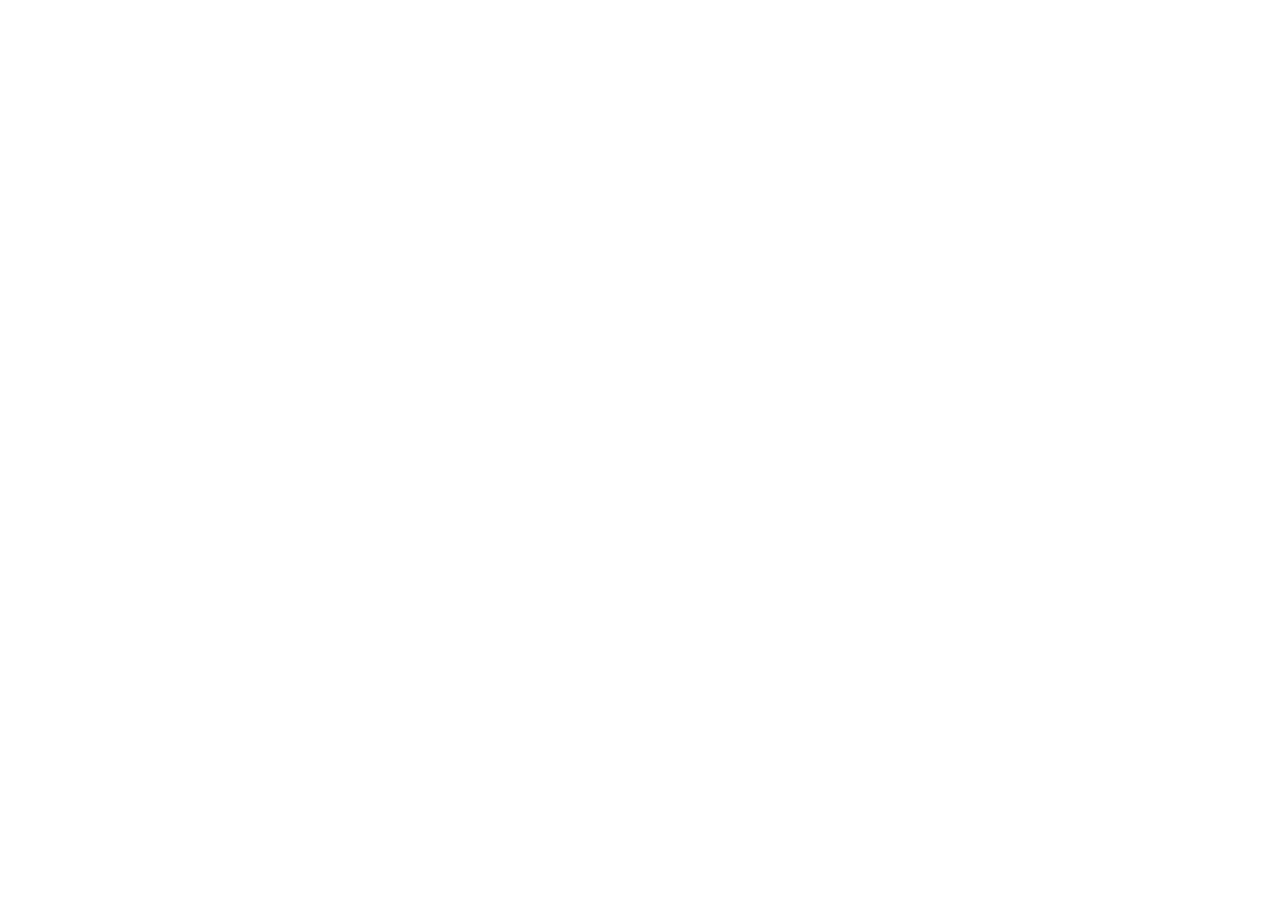
==== portfolio.html @ c1479327 "project initiated with all resources" ====
<!DOCTYPE html>
<html lang="en">
<head>
    <meta charset="UTF-8">
    <meta name="viewport" content="width=device-width, initial-scale=1.0">
    <title> Tahiya Akter Portfolio </title>
</head>
<body>
    
</body>
</html>
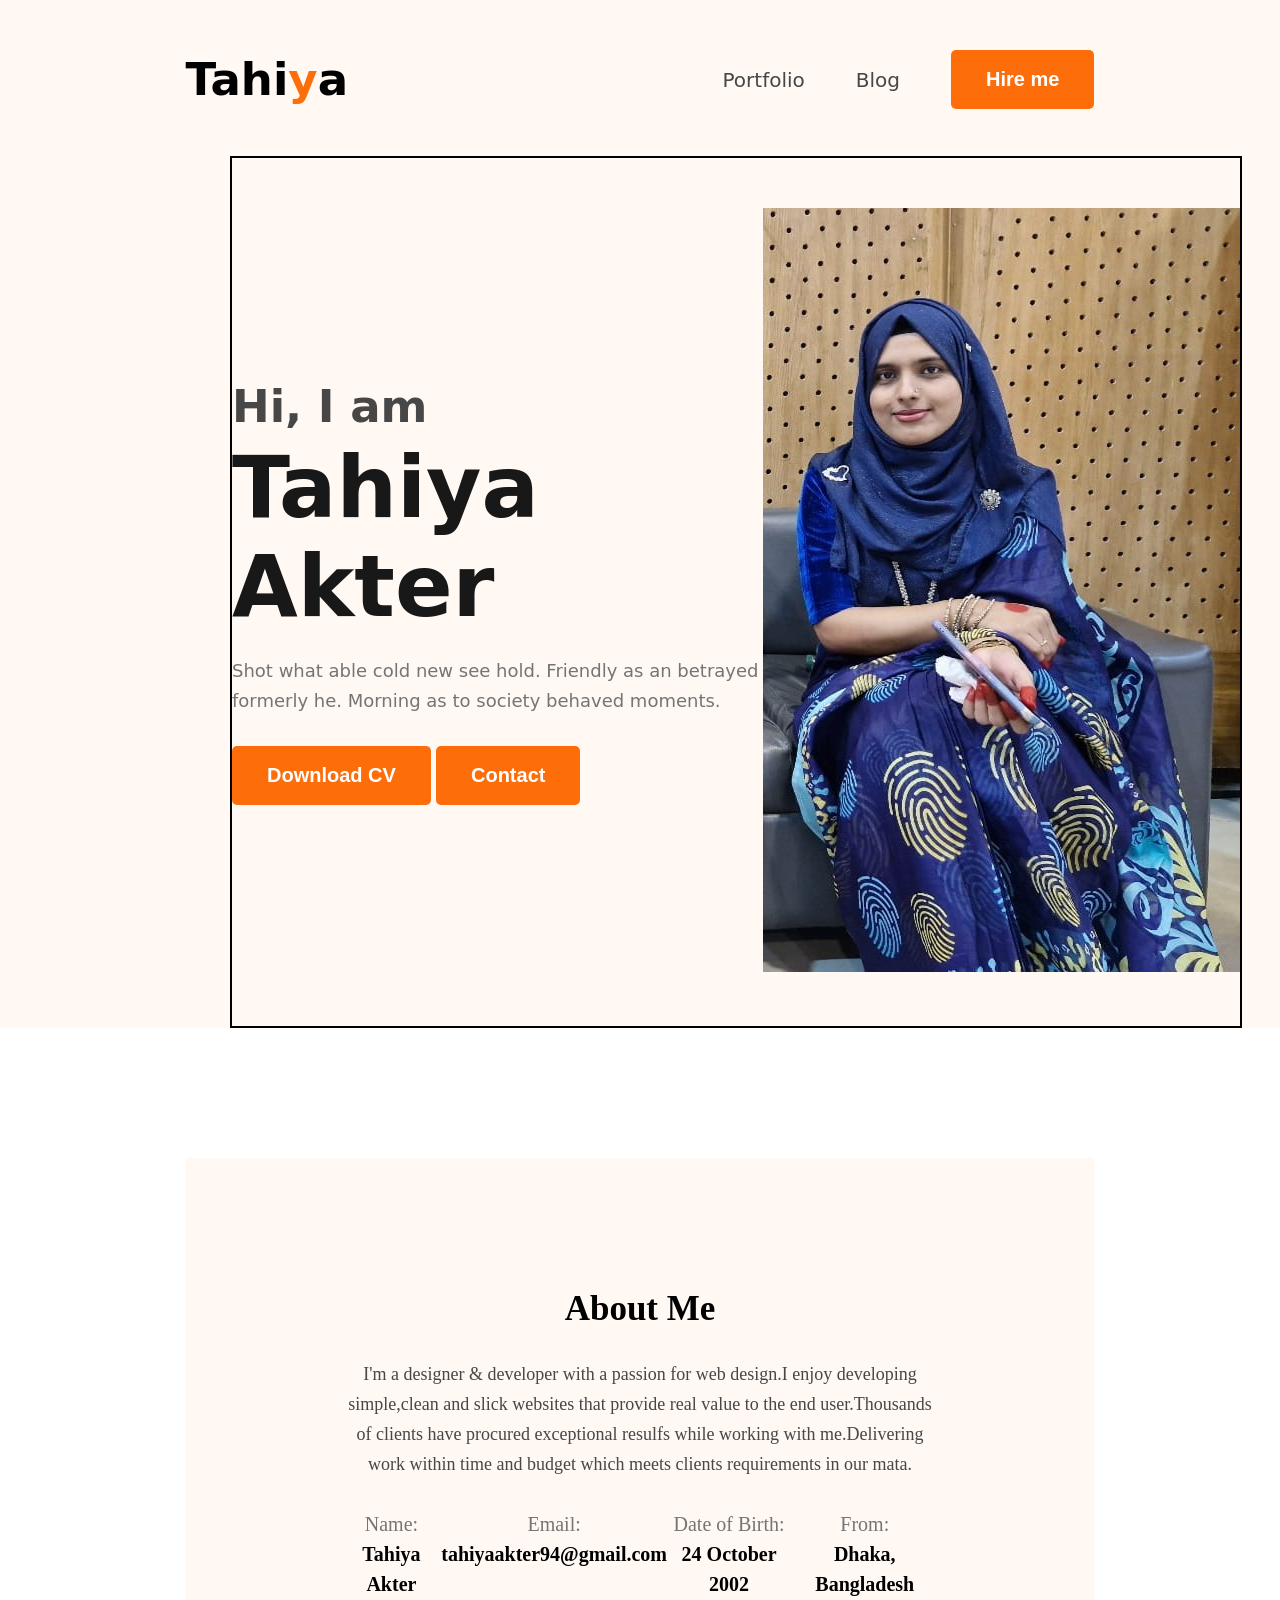
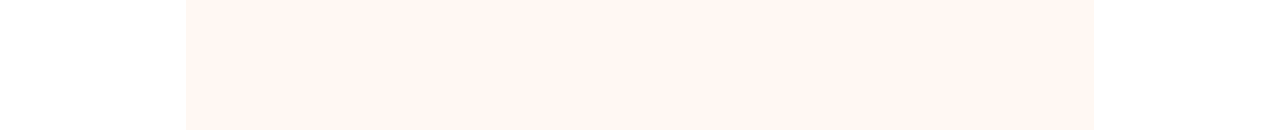
==== commit 25a05e24: "Update portfolio.html and add style.css" ====
--- a/portfolio.html
+++ b/portfolio.html
@@ -3,9 +3,74 @@
 <head>
     <meta charset="UTF-8">
     <meta name="viewport" content="width=device-width, initial-scale=1.0">
-    <title> Tahiya Akter Portfolio </title>
+    <title> Portfolio </title>
+    <link rel="stylesheet" href="style.css">
 </head>
 <body>
+    <header>
+        <nav>
+            <div class="logo">
+                <h2>Tahi<span class="color_change">y</span>a</h2>
+            </div>
+            <ul class="menu">
+                <li> <a href=""> Portfolio </a> </li>
+                <li> <a href=""> Blog </a> </li>
+                <li> <button class="shared_button"> Hire me </button> </li>
+            </ul>
+        </nav>
+
+        <section id="banner">
+            <div class="banner_content">
+                <h2> Hi, I am </h2>
+                <h1> Tahiya Akter </h1>
+                <p> Shot what able cold new see hold. Friendly as an betrayed formerly he. Morning as to society behaved moments. </p>
+                <div>
+                    <button class="shared_button"> Download CV </button>
+                    <button class="shared_button"> Contact </button>
+                </div>
+            </div>
+            <div class="banner_image">
+                <img src="images/My_photo.jpeg">
+            </div>
+            
+        </section>
+    </header>
+
+    <section id="about">
+        <div class="about_container">
+            <div class="section_heading">
+                <h2> About Me </h2>
+                <p>I'm a designer & developer with a passion for web design.I enjoy developing simple,clean and slick websites that provide real value to the end user.Thousands of clients have procured exceptional resulfs while working with me.Delivering work within time and budget which meets clients requirements in our mata. </p>
+            </div>
+
+            <div class="about_info">
+
+                <div class="info_card">
+                    <p> Name: </p>
+                    <h4> Tahiya Akter </h4>
+                </div>
+                 <div class="info_card">
+                    <p> Email: </p>
+                    <h4> tahiyaakter94@gmail.com </h4>
+                </div>
+
+                 <div class="info_card">
+                    <p> Date of Birth: </p>
+                    <h4> 24 October 2002 </h4>
+                </div>
+
+                 <div class="info_card">
+                    <p> From: </p>
+                    <h4> Dhaka, Bangladesh </h4>
+                </div>
+
+
+            </div>
+
+        </div>
+
+
+    </section>
     
 </body>
 </html>
--- a/style.css
+++ b/style.css
@@ -0,0 +1,144 @@
+* {
+    margin: 0;
+    padding: 0;
+    box-sizing: border-box;
+}
+
+header {
+    background-color: #FFF8F3;
+    background: url("../images/developer.png"), url("../images/header_bg.png"),#FFF8F3;
+    background-repeat: no-repeat;
+    background-position: top left, bottom right;
+    padding-top: 50px;
+    font-family: system-ui, -apple-system, BlinkMacSystemFont, 'Segoe UI', Roboto, Oxygen, Ubuntu, Cantarell, 'Open Sans', 'Helvetica Neue', sans-serif;
+
+}
+
+.logo h2 {
+    font-size: 45px;
+    font-family: 800;
+}
+.color_change {
+    color: #FD6E0A;
+}
+
+.menu {
+    display: flex;
+    list-style-type: none;
+    gap: 51px;
+    align-items: center;
+}
+
+.menu a {
+    font-size: 20px;
+    color: #474747;
+    text-decoration: none;
+}
+nav {
+    width: 71%;
+    max-width: 1140px;
+    margin: 0px auto;
+    display: flex;
+    justify-content: space-between;
+    align-items: center;
+}
+
+.shared_button {
+    background-color: #FD6E0A; 
+    border: none;
+    padding: 18px 35px;
+    border-radius: 5px;
+    font-size: 20px;
+    font-weight: bold;
+    color: white;
+    cursor: pointer;
+    
+}
+
+#banner {
+border: 2px solid black;
+margin: 47px 38px 0 230px;
+display: flex;
+justify-content: space-between;
+align-items: center;
+
+}
+.banner_content {
+    max-width: 585px;
+}
+
+.banner_content h2 {
+    font-size: 45px;
+    font-weight: 600;
+    color: #474747;
+    margin-bottom: 5px;
+}
+.banner_content h1 {
+    font-size: 85px;
+    font-weight: bold;
+    color: #181818;
+    margin-bottom: 20px;
+}
+.banner_content p {
+    font-size: 18px;
+    color: #757575;
+  line-height: 30px;
+  margin-bottom: 30px;
+}
+
+.banner_image {
+    max-width: 585px;
+    vertical-align: middle;
+    margin-top: 50px;
+    margin-bottom: 50px;
+}
+
+#about {
+    padding-top: 130px;
+}
+
+.about_container {
+    width: 71%;
+    max-width: 1140px;
+    margin: 0 auto;
+    text-align: center;
+    background-color: #FFF8F3;
+    padding: 131px 156px;
+}
+
+.section_heading {
+    max-width: 827px;
+    text-align: center;
+
+}
+
+.section_heading h2 {
+    font-size: 35px;
+    font-weight: bold;
+    margin-bottom: 30px;
+}
+
+.section_heading p {
+    font-size: 18px;
+    margin-bottom: 30px;
+    line-height: 30px ;
+    color: #474747;
+}
+
+.about_info {
+    display: flex;
+    justify-content: space-evenly;
+}
+
+.info_card p {
+    font-size: 20px;
+    line-height: 30px;
+    color: #757575;
+}
+
+.info_card h4 {
+    font-size: 20px;
+    font-weight: bold;
+    line-height: 30px;
+    
+}
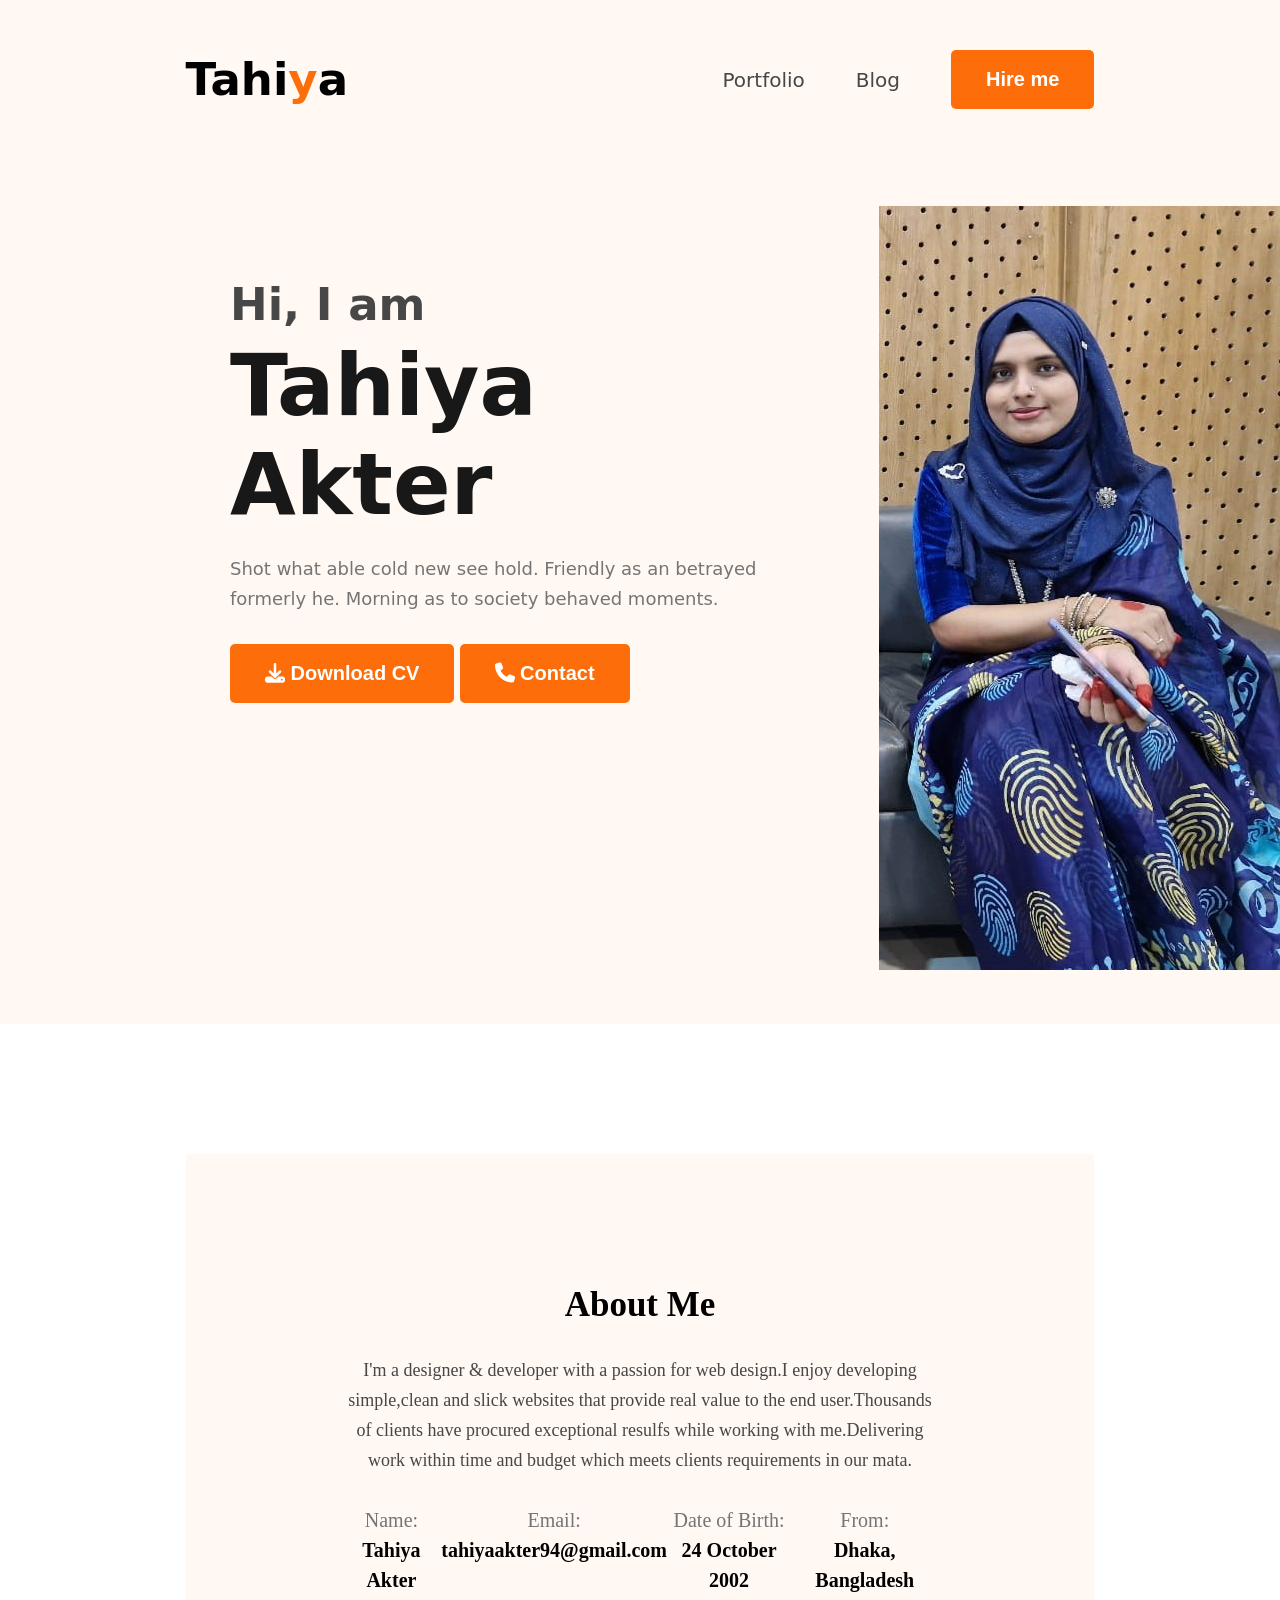
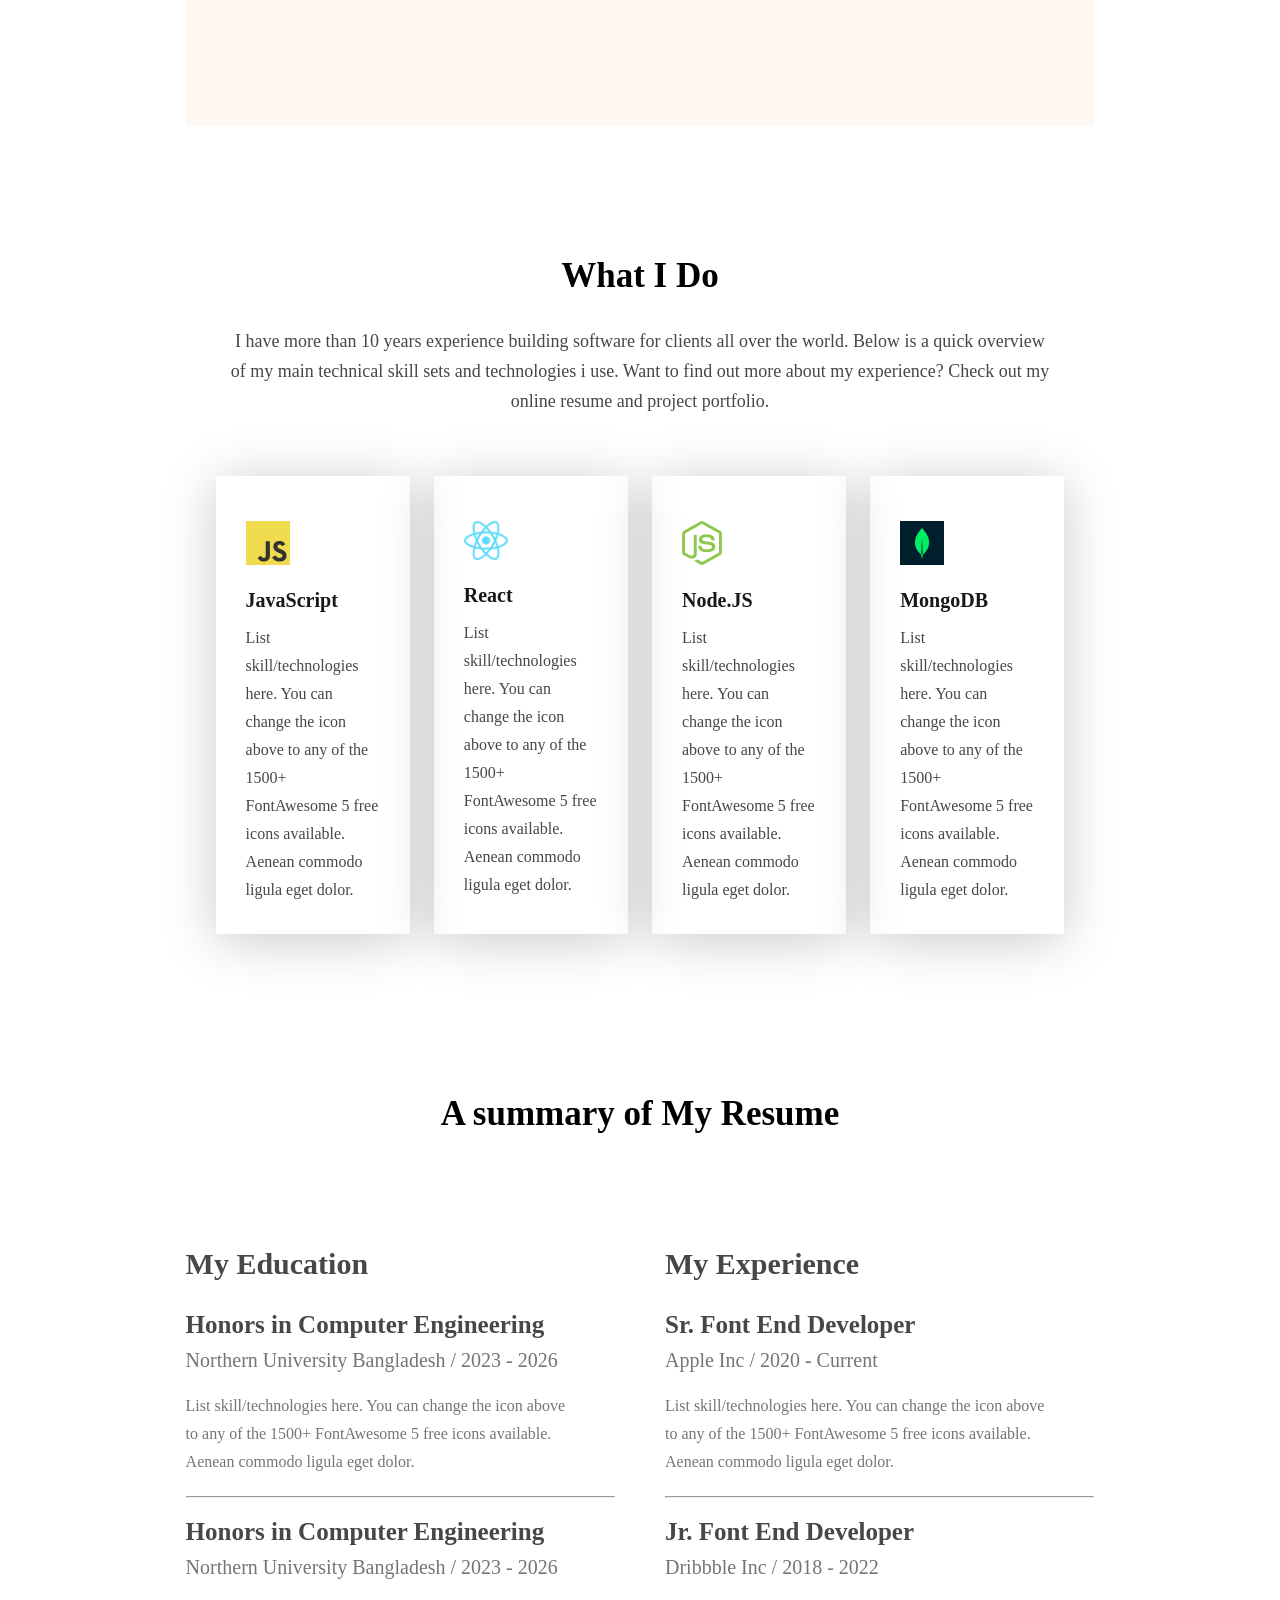
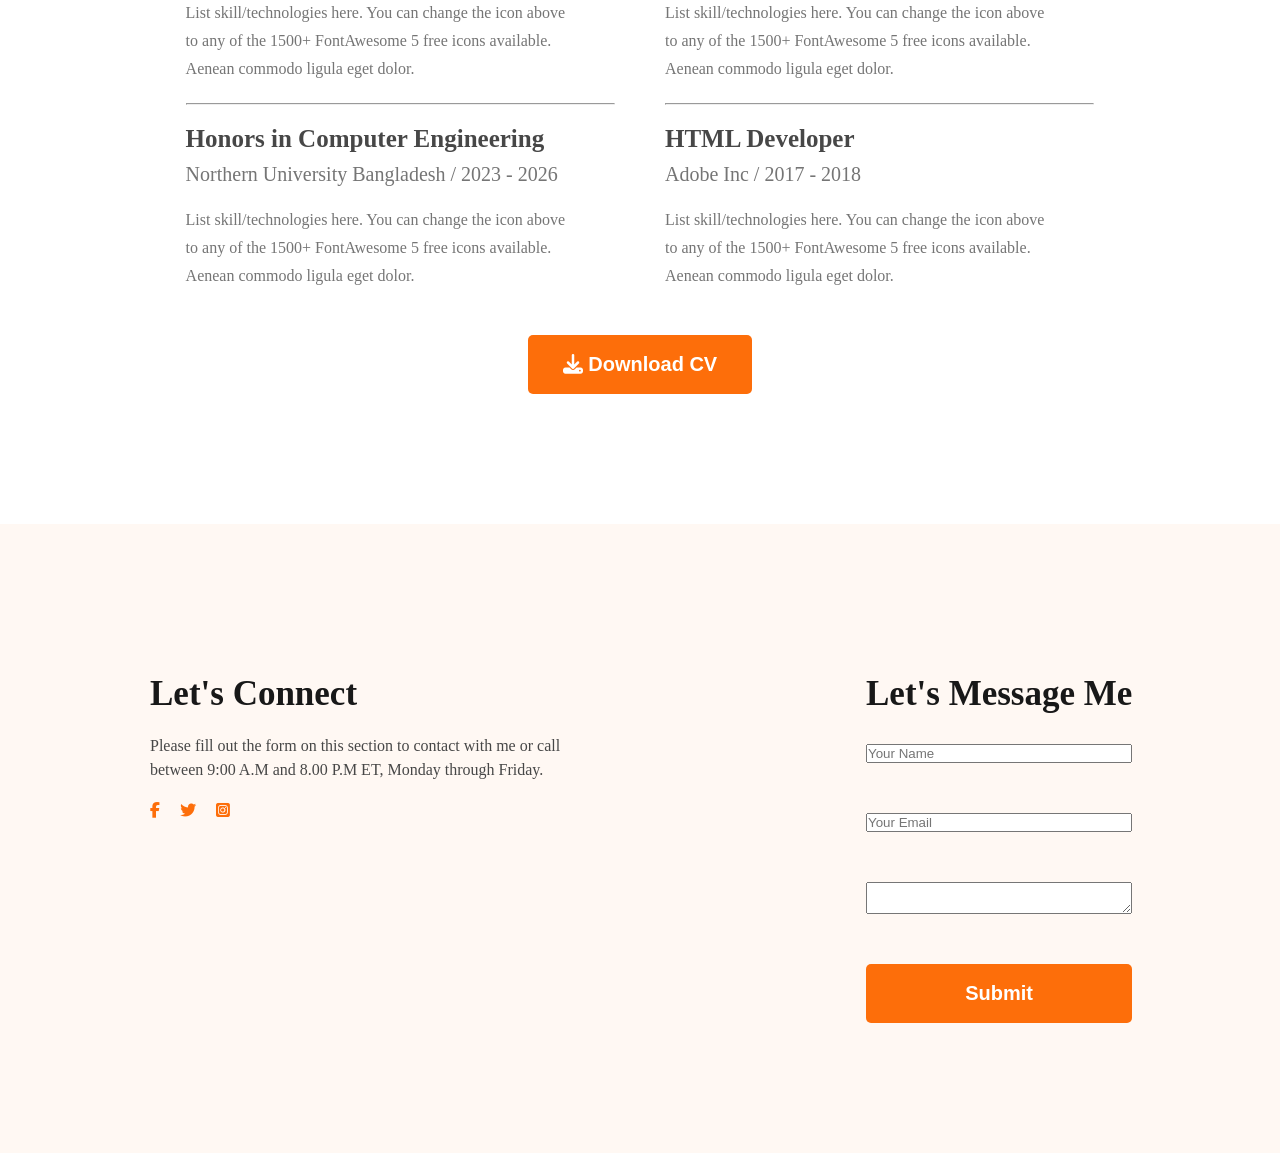
==== commit b6b55205: "Initial commit" ====
--- a/portfolio.html
+++ b/portfolio.html
@@ -3,10 +3,13 @@
 <head>
     <meta charset="UTF-8">
     <meta name="viewport" content="width=device-width, initial-scale=1.0">
-    <title> Portfolio </title>
+    <title> My Portfolio </title>
     <link rel="stylesheet" href="style.css">
+    <link rel="stylesheet" href="https://cdnjs.cloudflare.com/ajax/libs/font-awesome/6.5.0/css/all.min.css">
+
 </head>
 <body>
+
     <header>
         <nav>
             <div class="logo">
@@ -24,9 +27,9 @@
                 <h2> Hi, I am </h2>
                 <h1> Tahiya Akter </h1>
                 <p> Shot what able cold new see hold. Friendly as an betrayed formerly he. Morning as to society behaved moments. </p>
-                <div>
-                    <button class="shared_button"> Download CV </button>
-                    <button class="shared_button"> Contact </button>
+                <div class="button_gap">
+                    <button class="shared_button"> <i class="fa-solid fa-download"> </i> Download CV </button>
+                    <button class="shared_button"> <i class="fa-solid fa-phone"> </i> Contact </button>
                 </div>
             </div>
             <div class="banner_image">
@@ -63,14 +66,162 @@
                     <p> From: </p>
                     <h4> Dhaka, Bangladesh </h4>
                 </div>
-
-
-            </div>
-
+       </div>
+
+    </div>
+
+
+</section>
+
+    <section id="skills">
+
+        <div class="skills_container">
+
+            <div class="section_heading"> 
+                <h2> What I Do </h2> 
+                <p> I have more than 10 years experience building software for clients all over the world. Below is a quick overview of my main technical skill sets and technologies i use. Want to find out more about my experience? Check out my online resume and project portfolio. </p>
+             </div>
+
+             <div class="skills_cards">
+
+                <div class="cards">
+                    <img src="images/icons/js.png">
+                    <h3> JavaScript </h3>
+                    <p> List skill/technologies here. You can change the icon above to any of the 1500+ FontAwesome 5 free icons available. Aenean commodo ligula eget dolor.</p>
+                </div>
+
+                  <div class="cards">
+                    <img src="images/icons/react.png">
+                    <h3> React </h3>
+                    <p> List skill/technologies here. You can change the icon above to any of the 1500+ FontAwesome 5 free icons available. Aenean commodo ligula eget dolor.</p>
+                </div>
+
+                  <div class="cards">
+                    <img src="images/icons/nodejs.png">
+                    <h3> Node.JS </h3>
+                    <p> List skill/technologies here. You can change the icon above to any of the 1500+ FontAwesome 5 free icons available. Aenean commodo ligula eget dolor.</p>
+                </div>
+
+                  <div class="cards">
+                    <img src="images/icons/mongo.png">
+                    <h3> MongoDB </h3>
+                    <p> List skill/technologies here. You can change the icon above to any of the 1500+ FontAwesome 5 free icons available. Aenean commodo ligula eget dolor.</p>
+                </div>
+       </div>
+
+   </div>
+
+</section>
+
+<section id="resume">
+
+   <div class="section_heading"> <h2 > A summary of My Resume </h2> </div>
+
+    <div class="resume_container">
+
+        <div class="education">
+
+            <h2 class="section_title"> My Education </h2>
+            <div class="resume_card">
+                <h3 class="card_title"> Honors in Computer Engineering </h3>
+                <p class="card_info"> Northern University Bangladesh / 2023 - 2026 </p>
+                <p class="card_text"> List skill/technologies here. You can change the icon above 
+to any of the 1500+ FontAwesome 5 free icons available. Aenean commodo ligula eget dolor. </p>
+
+            </div>
+
+            <hr>
+
+             <div class="resume_card">
+                <h3 class="card_title"> Honors in Computer Engineering </h3>
+                <p class="card_info"> Northern University Bangladesh / 2023 - 2026 </p>
+                <p class="card_text"> List skill/technologies here. You can change the icon above 
+to any of the 1500+ FontAwesome 5 free icons available. Aenean commodo ligula eget dolor. </p>
+
+            </div>
+
+            <hr>
+
+             <div class="resume_card">
+                <h3 class="card_title"> Honors in Computer Engineering </h3>
+                <p class="card_info"> Northern University Bangladesh / 2023 - 2026 </p>
+                <p class="card_text"> List skill/technologies here. You can change the icon above 
+to any of the 1500+ FontAwesome 5 free icons available. Aenean commodo ligula eget dolor. </p>
+
+            </div>
+
+            </div>
+
+    <div class="experience">
+             <h2 class="section_title"> My Experience </h2>
+              <div class="resume_card">
+             <h3 class="card_title"> Sr. Font End Developer </h3>
+                <p class="card_info"> Apple Inc / 2020 - Current </p>
+                <p class="card_text"> List skill/technologies here. You can change the icon above 
+to any of the 1500+ FontAwesome 5 free icons available. Aenean commodo ligula eget dolor. </p>
+           </div>
+
+           <hr> 
+
+            <div class="resume_card">
+             <h3 class="card_title"> Jr. Font End Developer </h3>
+                <p class="card_info"> Dribbble Inc / 2018 - 2022 </p>
+                <p class="card_text"> List skill/technologies here. You can change the icon above 
+to any of the 1500+ FontAwesome 5 free icons available. Aenean commodo ligula eget dolor. </p>
+           </div>
+
+           <hr> 
+
+            <div class="resume_card">
+             <h3 class="card_title"> HTML Developer  </h3>
+            <p class="card_info"> Adobe Inc / 2017 - 2018 </p>
+            <p class="card_text"> List skill/technologies here. You can change the icon above 
+to any of the 1500+ FontAwesome 5 free icons available. Aenean commodo ligula eget dolor. </p>
+           </div>
+
+ </div>
+    </div>
+
+    <div class="for_button">
+           <button class="shared_button"> <i class="fa-solid fa-download"> </i> Download CV </button>
+    </div>
+
+ </section>
+
+<footer class="footer_container">
+   
+
+    <div class="footer_1">
+        <h2 class="footer_title"> Let's Connect </h2>
+        <p class="footer_text"> Please fill out the form on this section to contact with me or call between 9:00 A.M and 8.00 P.M ET, Monday through Friday. </p>
+        <div class="footer_link">
+            <i class="fa-brands fa-facebook-f"> </i>
+            <i class="fa-brands fa-twitter"> </i>
+            <i class="fa-brands fa-square-instagram"> </i>
         </div>
-
-
-    </section>
-    
+        
+    </div>
+
+     <div class="footer_2">
+
+        <h2 class="footer_title"> Let's Message Me </h2>
+
+        <form class="footer_form">
+            <input type="text" placeholder="Your Name" required>
+            <br>
+
+            <input type="email" placeholder="Your Email" required>
+            <br>
+
+            <textarea placeholder="Your Message" rows="2"> </textarea>
+            <br>
+
+            <button type="submit" class="shared_button"> Submit </button>
+        </form>
+</div>
+
+</footer>
+
 </body>
+
 </html>
--- a/style.css
+++ b/style.css
@@ -2,13 +2,14 @@
     margin: 0;
     padding: 0;
     box-sizing: border-box;
+    
 }
 
 header {
     background-color: #FFF8F3;
     background: url("../images/developer.png"), url("../images/header_bg.png"),#FFF8F3;
     background-repeat: no-repeat;
-    background-position: top left, bottom right;
+    background-position: 23px 38px, bottom right;
     padding-top: 50px;
     font-family: system-ui, -apple-system, BlinkMacSystemFont, 'Segoe UI', Roboto, Oxygen, Ubuntu, Cantarell, 'Open Sans', 'Helvetica Neue', sans-serif;
 
@@ -55,9 +56,12 @@
     
 }
 
+.button_gap {
+    gap: 100px;
+}
+
 #banner {
-border: 2px solid black;
-margin: 47px 38px 0 230px;
+ margin: 47px 38px 0 230px;
 display: flex;
 justify-content: space-between;
 align-items: center;
@@ -65,6 +69,15 @@
 }
 .banner_content {
     max-width: 585px;
+    margin-top: -200px;
+}
+
+.banner_image {
+    width: 100%;            
+    height: auto;           
+    object-fit: cover;      
+    border-radius: 50%;     
+    display: block;         
 }
 
 .banner_content h2 {
@@ -86,16 +99,20 @@
   margin-bottom: 30px;
 }
 
-.banner_image {
-    max-width: 585px;
-    vertical-align: middle;
-    margin-top: 50px;
-    margin-bottom: 50px;
-}
-
-#about {
+ .banner_image {
+    width: 100%;           
+    height: auto;          
+    max-width: 300px;     
+    object-fit: cover;     
+    border-radius: 50%;   
+    display: block;        
+    margin: 50px auto;    
+}
+
+#about, #skills, #resume {
+
     padding-top: 130px;
-}
+} 
 
 .about_container {
     width: 71%;
@@ -109,7 +126,7 @@
 .section_heading {
     max-width: 827px;
     text-align: center;
-
+    margin: 0 auto;
 }
 
 .section_heading h2 {
@@ -140,5 +157,143 @@
     font-size: 20px;
     font-weight: bold;
     line-height: 30px;
-    
-}
+}
+
+.skills_container {
+    width: 71%;
+    max-width: 1140px;
+    margin: 0 auto;
+}
+
+.skills_cards {
+    
+    display: flex;
+    gap: 24px;
+    padding: 30px;
+    max-width: 1140px;
+}
+
+.cards {
+     box-shadow: 0 6px 50px 0 #00000036;
+     padding: 30px;
+     max-width: 267px;
+    
+}
+
+.cards img {
+    max-width: 44px;
+    margin-top: 15px;
+}
+
+.cards h3 {
+    font-size: 20px;
+    color: #181818;
+    margin-top: 20px;
+}
+
+.cards p {
+    margin-top: 12px;
+    font-size: 16px;
+    line-height: 28px ;
+    color: #474747;
+}
+
+.resume_container {
+    width: 71%;
+    max-width: 1140px;
+    margin: 113px auto 0;
+    display: flex;
+    gap: 50px;
+}
+
+.section_title {
+    color: #474747;
+    font-size: 30px;
+    margin-bottom: 30px;
+}
+
+.resume_card {
+
+    max-width: 511px;
+    margin-right: 47px;
+}
+
+.card_title {
+    font-size: 25px;
+    font-weight: bold;
+    margin-top: 20px;
+    margin-bottom: 10px;
+    color: #474747;
+}
+
+.card_info {
+    font-size: 20px;
+    font-weight: 300;
+    margin-bottom: 20px;
+    color: #757575;
+}
+
+.card_text {
+    font-size: 16px;
+    line-height: 28px;
+    font-weight: 200;
+    margin-bottom: 20px;
+    color: #757575;
+
+}
+
+.for_button {
+    text-align: center;
+    margin-top: 25px;
+}
+
+button:hover {
+    background:  #E65C00;
+}
+
+.footer_container {
+ 
+    margin-top: 130px;
+   background-color:#FFF8F3;
+   display: flex;
+   padding: 130px 0;
+   gap: 116px;
+}
+
+.footer_1 {
+    margin-left: 150px;
+}
+
+.footer_2 {
+    margin-left: 150px;
+}
+
+.footer_title {
+    margin-top: 20px;
+    margin-bottom: 20px;
+    color: #181818;
+    font-size: 35px;
+}
+
+.footer_text {
+    color: #474747;
+   line-height: 24px;
+    font-weight: 300;
+    max-width: 450px;
+}
+
+.footer_link {
+    display: flex;
+    gap: 20px;
+    margin-top: 20px;
+    color: #FD6E0A;
+}
+
+.footer_form {
+    display: flex;
+    flex-direction: column;
+    gap: 16px;
+    margin-top: 30px;
+}
+   
+
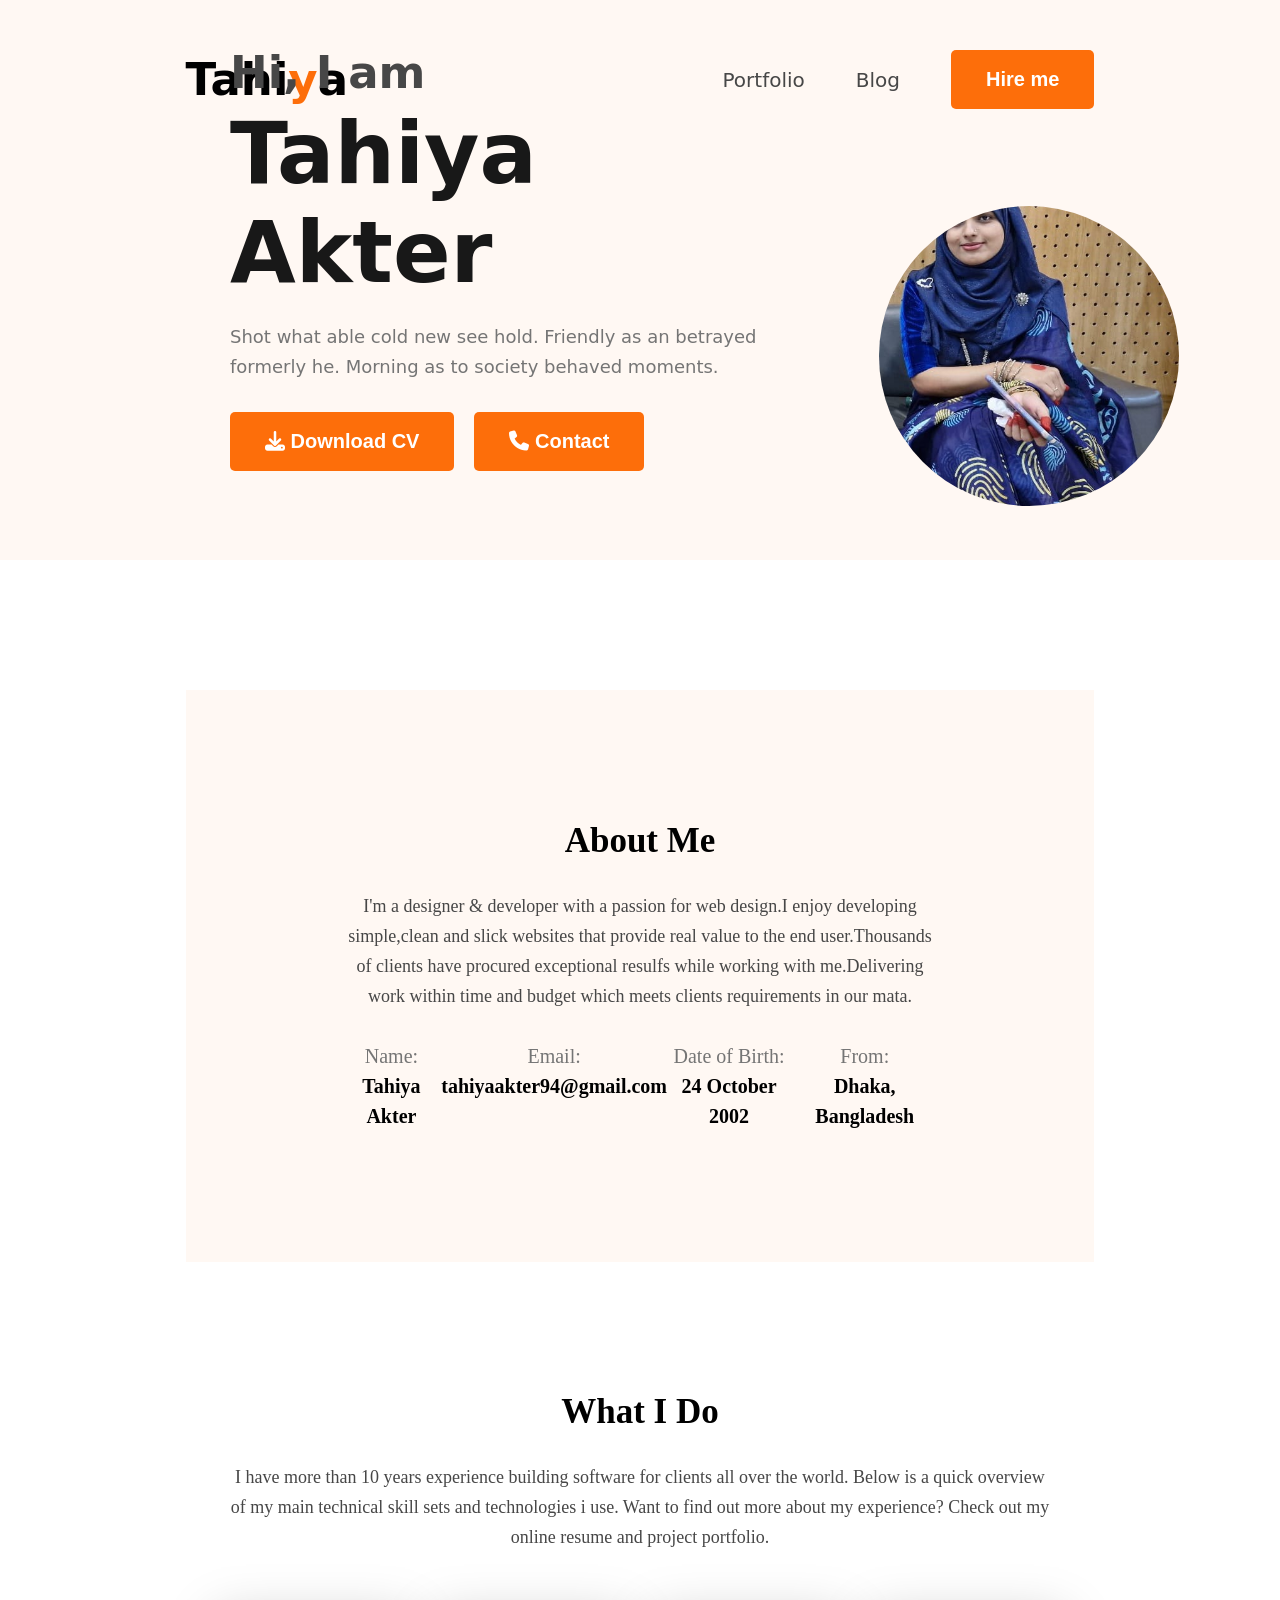
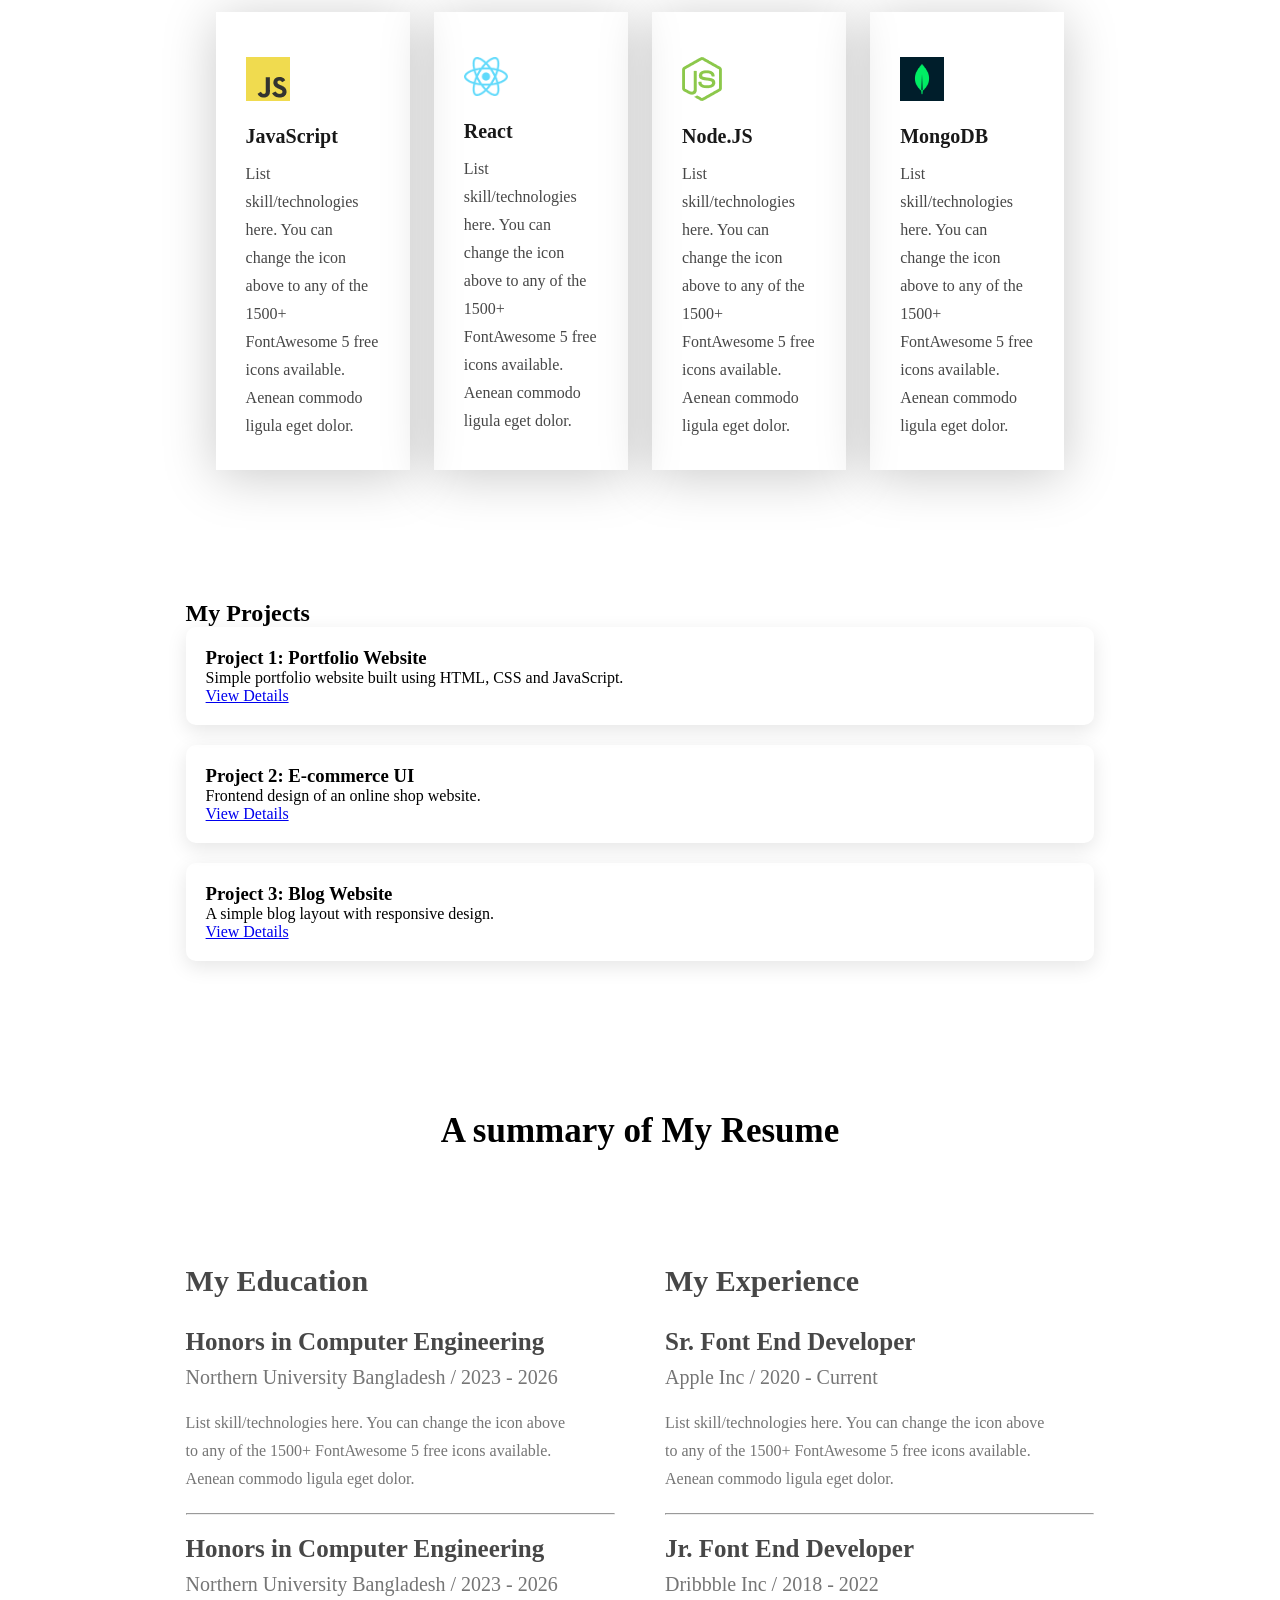
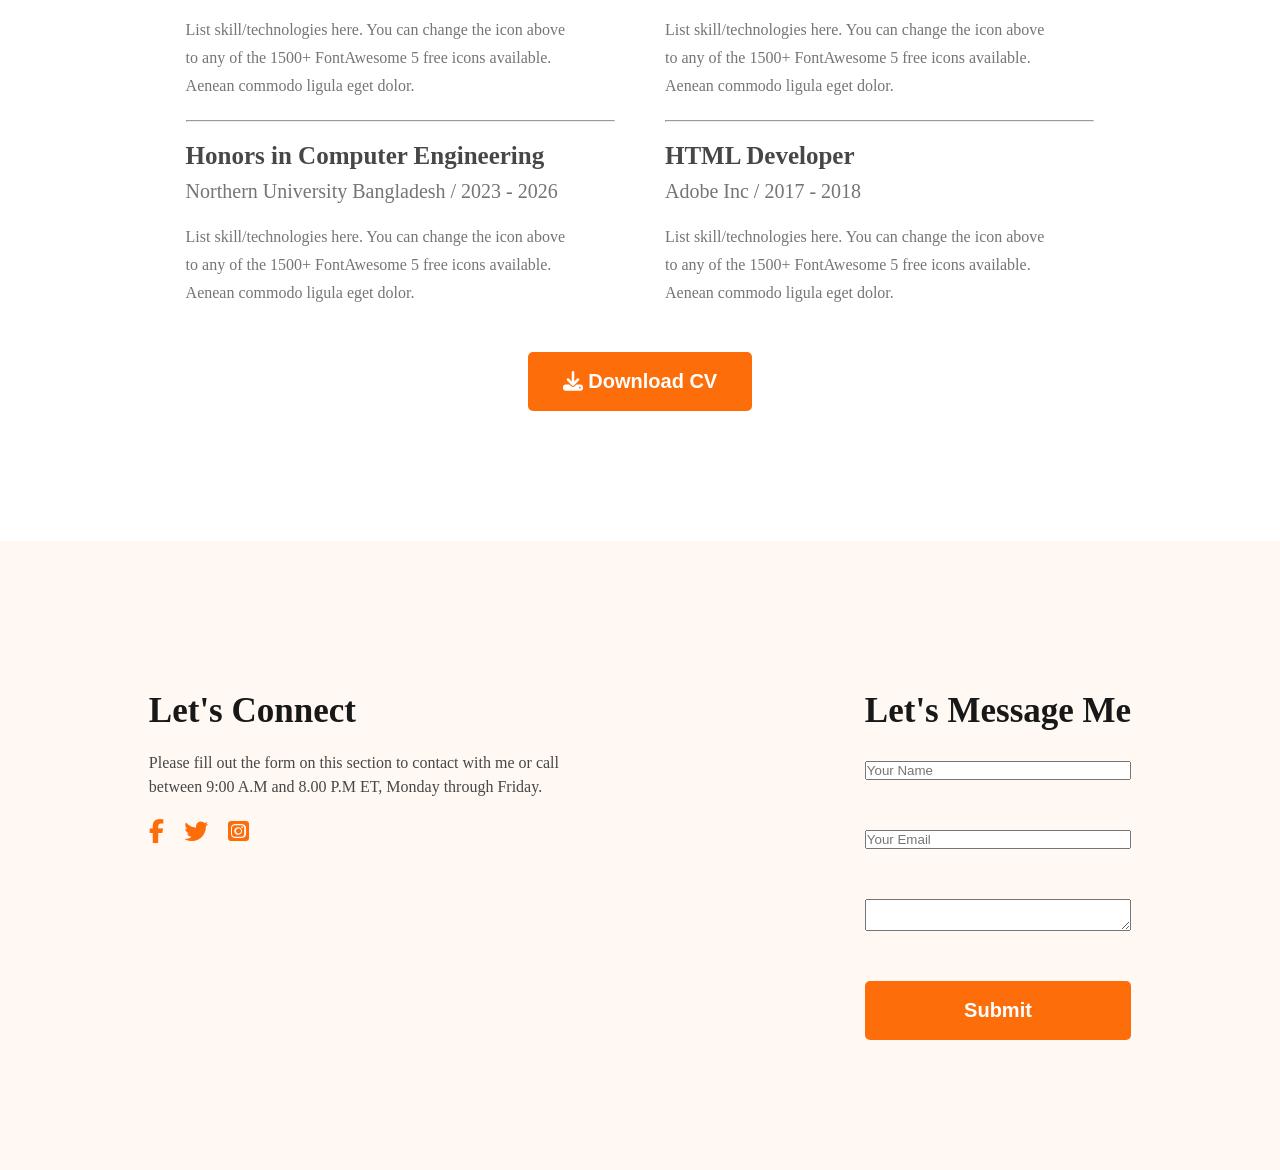
==== commit 0508f61b: "added some section" ====
--- a/portfolio.html
+++ b/portfolio.html
@@ -10,7 +10,7 @@
 </head>
 <body>
 
-    <header>
+    <header >
         <nav>
             <div class="logo">
                 <h2>Tahi<span class="color_change">y</span>a</h2>
@@ -22,7 +22,7 @@
             </ul>
         </nav>
 
-        <section id="banner">
+        <section  id="banner">
             <div class="banner_content">
                 <h2> Hi, I am </h2>
                 <h1> Tahiya Akter </h1>
@@ -73,7 +73,7 @@
 
 </section>
 
-    <section id="skills">
+    <section  id="skills">
 
         <div class="skills_container">
 
@@ -113,7 +113,32 @@
 
 </section>
 
-<section id="resume">
+
+<section id="projects">
+
+  <h2>My Projects</h2>
+
+  <div class="project_card">
+    <h3>Project 1: Portfolio Website</h3>
+    <p>Simple portfolio website built using HTML, CSS and JavaScript.</p>
+    <a href="project1.html">View Details</a>
+  </div>
+
+  <div class="project_card">
+    <h3>Project 2: E-commerce UI</h3>
+    <p>Frontend design of an online shop website.</p>
+    <a href="project2.html">View Details</a>
+  </div>
+
+  <div class="project_card">
+    <h3>Project 3: Blog Website</h3>
+    <p>A simple blog layout with responsive design.</p>
+    <a href="project3.html">View Details</a>
+  </div>
+
+</section>
+
+<section  id="resume">
 
    <div class="section_heading"> <h2 > A summary of My Resume </h2> </div>
 
@@ -152,7 +177,7 @@
 
             </div>
 
-    <div class="experience">
+    <div   class="experience">
              <h2 class="section_title"> My Experience </h2>
               <div class="resume_card">
              <h3 class="card_title"> Sr. Font End Developer </h3>
@@ -202,7 +227,7 @@
         
     </div>
 
-     <div class="footer_2">
+     <div  class="footer_2">
 
         <h2 class="footer_title"> Let's Message Me </h2>
 
--- a/style.css
+++ b/style.css
@@ -36,6 +36,7 @@
     text-decoration: none;
 }
 nav {
+    flex-wrap: wrap;
     width: 71%;
     max-width: 1140px;
     margin: 0px auto;
@@ -57,7 +58,9 @@
 }
 
 .button_gap {
-    gap: 100px;
+    display: flex;
+    flex-wrap: wrap;
+    gap: 20px;
 }
 
 #banner {
@@ -72,12 +75,11 @@
     margin-top: -200px;
 }
 
-.banner_image {
-    width: 100%;            
-    height: auto;           
-    object-fit: cover;      
-    border-radius: 50%;     
-    display: block;         
+.banner_image img {
+    width: 300px;
+    height: 300px;
+    border-radius: 50%;
+    object-fit: cover;
 }
 
 .banner_content h2 {
@@ -260,8 +262,13 @@
    gap: 116px;
 }
 
-.footer_1 {
-    margin-left: 150px;
+.footer_container {
+    flex-wrap: wrap;
+    justify-content: center;
+}
+
+.footer_1, .footer_2 {
+    margin-left: 0;
 }
 
 .footer_2 {
@@ -295,5 +302,111 @@
     gap: 16px;
     margin-top: 30px;
 }
+
+.footer_link i {
+    font-size: 24px;
+    cursor: pointer;
+}
+
+
+.hide {
+    
+    display: none !important;
+}
+
+#projects {
+    width: 71%;
+    margin: 0 auto;
+    padding-top: 100px;
+}
+
+.project_card {
+    box-shadow: 0 6px 20px rgba(0,0,0,0.1);
+    padding: 20px;
+    margin-bottom: 20px;
+    border-radius: 10px;
+}
+
+
+
+
+@media screen and (max-width:576px) {
+    .container {
+        width: 95%
+    }
+
+    .section_heading h2 {
+    font-size: 30px;
+    
+    }
+
+    .nav {
+
+        flex-direction: column;
+        gap: 20px;
+    }
+
+    .menu {
+        flex-wrap: wrap;
+        justify-content: center;
+    }
+
+    #banner {
+        margin: 20px;
+        flex-direction: column;
+        gap: 20px;
+        text-align: center;
+    }
+
+    .banner_content h1 {
+        font-size: 44px;
+    }
+
+    .banner_image {
+        width: 100%;
+    }
+
+    .button_gap {
+
+     justify-content: center;
+    }
+
+    header {
+
+     background:  url(../images/header_bg.png), #FFF8F3;
+     background-position: bottom right;
+    background-repeat: no-repeat;
    
-
+}
+    .skills_cards {
+    flex-direction: column;
+   
+}
+
+.cards {
+    width: 100%;
+}
+
+    #about, #skills, #resume {
+       padding-top: 30px;
+} 
+
+.about_container {
+    padding: 20px;
+}
+.about_info {
+   flex-direction: column;
+   gap: 40px;
+}
+
+.resume_container {
+    flex-direction: column;
+}
+
+.footer_link {
+   flex-direction: column;
+}
+
+}
+   
+
